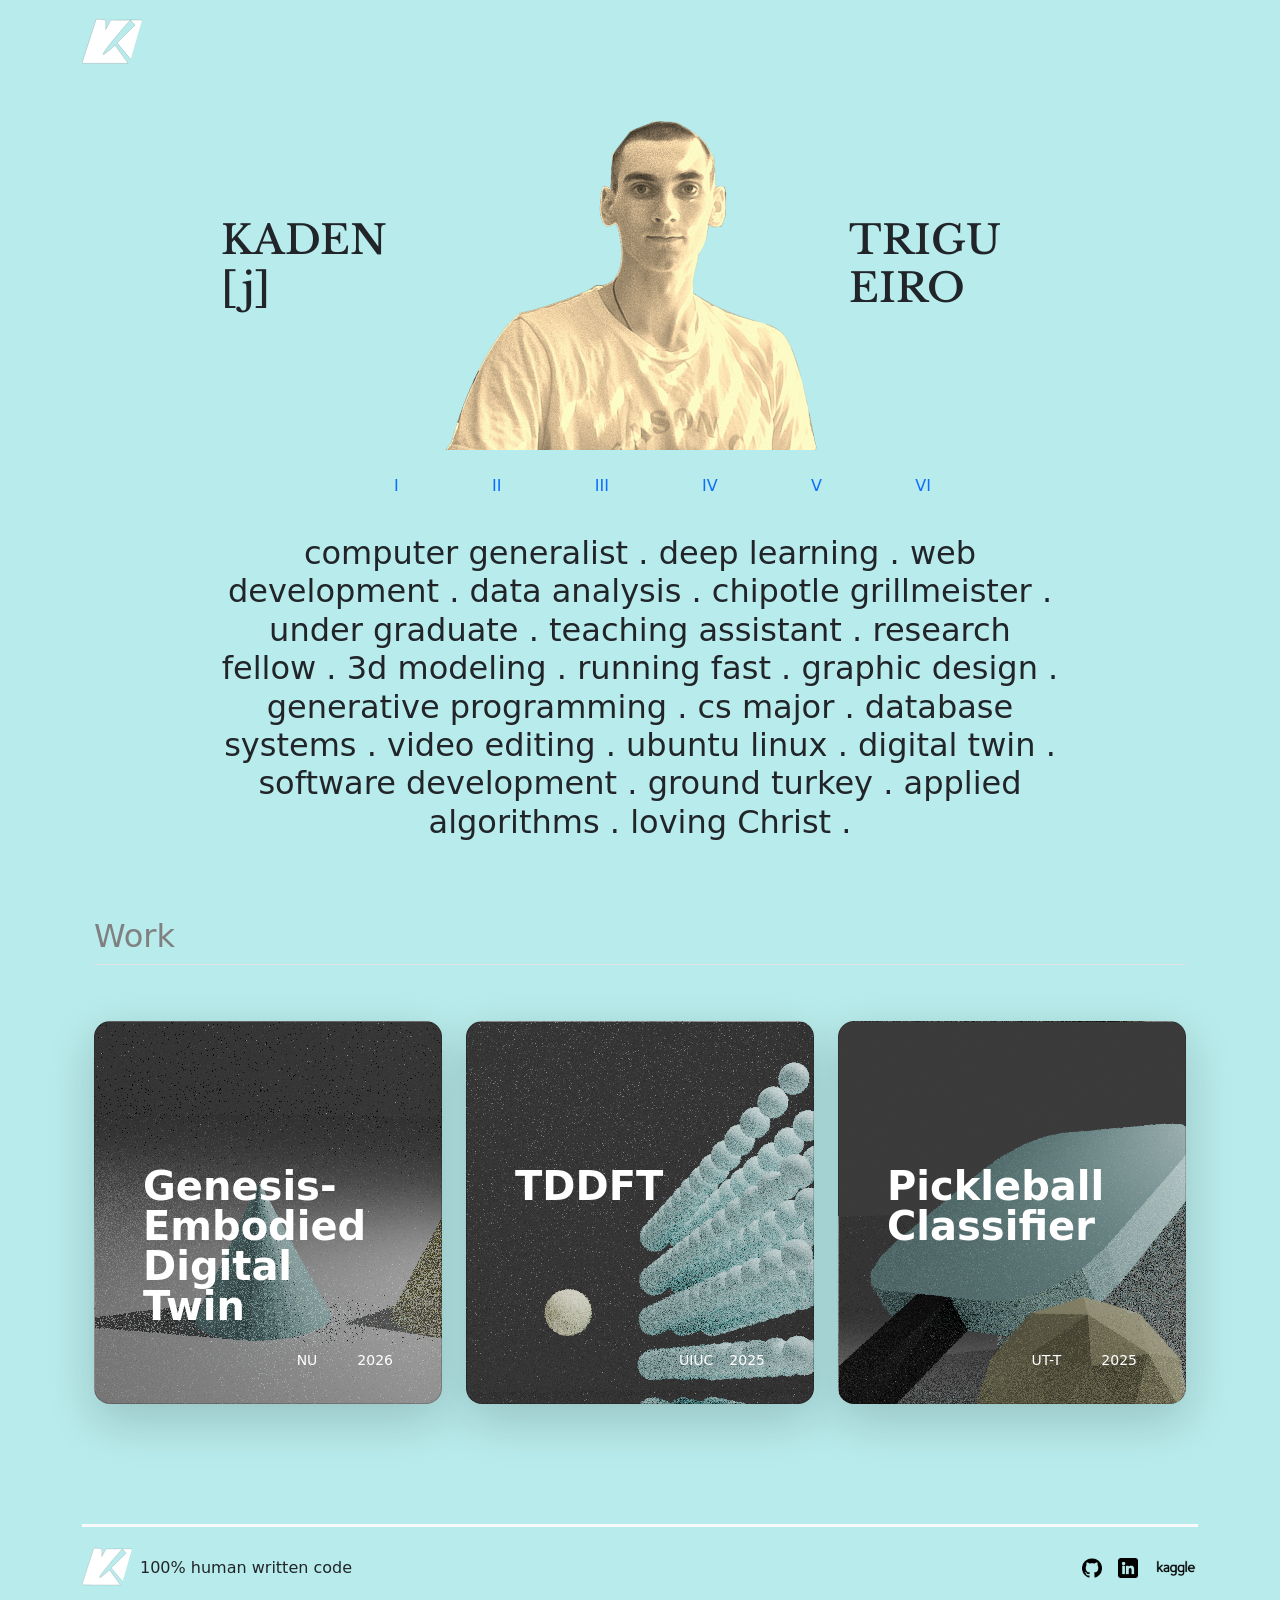
==== index.html @ c0fd1bcd "Portfolio Website" ====
<!DOCTYPE html>
<html lang="en">

<head>
  <meta charset="UTF-8">
  <meta name="viewport" content="width=device-width, initial-scale=1.0">
  <title>KADEN [j] TRIGUEIRO</title>
  <link href="https://cdn.jsdelivr.net/npm/bootstrap@5.3.8/dist/css/bootstrap.min.css" rel="stylesheet" integrity="sha384-sRIl4kxILFvY47J16cr9ZwB07vP4J8+LH7qKQnuqkuIAvNWLzeN8tE5YBujZqJLB" crossorigin="anonymous">
  <link rel="preconnect" href="https://fonts.googleapis.com">
  <link rel="preconnect" href="https://fonts.gstatic.com" crossorigin>
  <link href="https://fonts.googleapis.com/css2?family=Dela+Gothic+One&family=Libre+Baskerville:ital,wght@0,400..700;1,400..700&display=swap" rel="stylesheet">
  <link href="styles.css" rel="stylesheet">
</head>
  <script src="https://cdn.jsdelivr.net/npm/bootstrap@5.3.8/dist/js/bootstrap.bundle.min.js" integrity="sha384-FKyoEForCGlyvwx9Hj09JcYn3nv7wiPVlz7YYwJrWVcXK/BmnVDxM+D2scQbITxI" crossorigin="anonymous"></script>

  <body>
    <nav class="navbar">
    <div class="container">
        <a class="navbar-brand" href="#">
        <img src="svg(2).svg" alt="Bootstrap" width="60" height="60">
        </a>
    </div>
    </nav>
    <section>
    <!-- HERO SPLASH W HEADSHOT -->
    <div class="container-fluid d-flex align-items-center justify-content-center">
        <h1 class="col-2 name">KADEN [j]</h1>
        <img src="images/headshot.PNG" class="col-4">
        <h1 class="col-2 name">TRIGU EIRO</h1>
    </div>

    </section>


    <section>
        
    <!-- HEADER W LINKS -->
    <div class="d-flex justify-content-center">
    <div class="col-8 d-flex justify-content-center py-3 gradient-background"> 
        <ul class="col-8 nav justify-content-between nav-pills" style="margin-left: 45px"> 
            <li class="nav-item" id="bio">
                <a href="#bio" class="nav-link" aria-current="page">I</a>
            </li> <li class="nav-item">
                <a href="#work" class="nav-link">II</a>
            </li> 
            <li class="nav-item">
                <a href="#resume" class="nav-link">III</a>
            </li> 
            <li class="nav-item">
                <a href="#" class="nav-link">IV</a>
            </li> 
            <li class="nav-item">
                <a href="#" class="nav-link">V</a>
            </li> 
            <li class="nav-item">
                <a href="#" class="nav-link">VI</a>
            </li> 
            
        </ul> 
    </div>
    </div> 
    </section id="bio">
    <!-- ABOUT SECTION -->
     <div class="container-fluid d-flex justify-content-center">
     <div class="col-8 px-6 py-1 my-2 text-center"> 
        <h2 class="">
        <p class="display-5 libre-baskerville" style="font-size: 2rem;">computer generalist . deep learning . web development . data analysis . chipotle grillmeister . under graduate . teaching assistant . research fellow . 3d modeling . running fast . graphic design . generative programming . cs major . database systems . video editing . ubuntu linux . digital twin . software development . ground turkey . applied algorithms . loving Christ .</h1> 
        <div class="col-lg-6 mx-auto"> 
    
        </div> 
    </div>
    </div>
    <section>
        <div class="container">

        </div>
    </section id="work">

    <!-- PROJECTS -->
     <div class="container px-4 py-5 libre-baskerville id="projects" style="color: grey;"> 
        <h2 class="pb-2 border-bottom">Work</h2> 
        <div class="row row-cols-1 row-cols-lg-3 align-items-stretch g-4 py-5"> 
            <div class="col"> 
                <div class="card card-cover h-100 overflow-hidden text-bg-dark rounded-4 shadow-lg" style="background-image: url('images/dt.png');"> 
                    <div class="d-flex flex-column h-100 p-5 pb-3 text-white text-shadow-1"> 
                        <h3 class="pt-5 mt-5 mb-4 display-6 lh-1 fw-bold">Genesis-Embodied Digital Twin</h3> 
                        <ul class="d-flex list-unstyled mt-auto"> <li class="me-auto"> 
                             
                        </li> <li class="d-flex align-items-center me-3"> 
                            <svg class="bi me-2" width="1em" height="1em" role="img" aria-label="Location">
                                <use xlink:href="#geo-fill"></use></svg> 
                                <small>NU</small> 
                            </li> 
                            <li class="d-flex align-items-center"> 
                                <svg class="bi me-2" width="1em" height="1em" role="img" aria-label="Duration">
                                    <use xlink:href="#calendar3"></use>
                                </svg> 
                                <small>2026</small>
                             </li>
                            </ul> 
                        </div>
                    </div> 
                </div> 
                <div class="col"> 
                    <div class="card card-cover h-100 overflow-hidden text-bg-dark rounded-4 shadow-lg" style="background-image: url('images/TDDFT.png');"> 
                        <div class="d-flex flex-column h-100 p-5 pb-3 text-white text-shadow-1"> 
                            <h3 class="pt-5 mt-5 mb-4 display-6 lh-1 fw-bold">TDDFT</h3> 
                            <ul class="d-flex list-unstyled mt-auto"> 
                                <li class="me-auto"> 
                                    </li> 
                                    <li class="d-flex align-items-center me-3"> <svg class="bi me-2" width="1em" height="1em" role="img" aria-label="Location"><use xlink:href="#geo-fill"></use></svg> 
                                        <small>UIUC</small> </li> 
                                    <li class="d-flex align-items-center"> <small>2025</small> </li>
                            </ul> 
                        </div> 
                    </div> 
                </div> 
                <div class="col"> 
                    <div class="card card-cover h-100 overflow-hidden text-bg-dark rounded-4 shadow-lg" style="background-image: url('images/pickleball.png');"> 
                        <div class="d-flex flex-column h-100 p-5 pb-3 text-shadow-1"> <h3 class="pt-5 mt-5 mb-4 display-6 lh-1 fw-bold">Pickleball Classifier</h3>
                             <ul class="d-flex list-unstyled mt-auto">
                                 <li class="me-auto"></li>
                                     
                                     <li class="d-flex align-items-center me-3"> 
                                        <svg class="bi me-2" width="1em" height="1em" role="img" aria-label="Location"><use xlink:href="#geo-fill"></use></svg> <small>UT-T</small> </li> <li class="d-flex align-items-center"> <svg class="bi me-2" width="1em" height="1em" role="img" aria-label="Duration"><use xlink:href="#calendar3"></use></svg> <small>2025</small> </li> </ul> </div> </div> </div> </div> </div>

    <section>
    <!-- FOOTER -->
    <div class="container"> 
        <footer class="d-flex flex-wrap justify-content-between align-items-center py-3 my-4 border-top border-3 border-light"> 
            <div class="col-md-4 d-flex align-items-center"> 
                <a href="/" class="mb-3 me-2 mb-md-0 text-body-secondary text-decoration-none lh-1" aria-label="Bootstrap"> 
                    <img src="svg(2).svg" width="50" height="50"> 
                </a> <span class="mb-3 mb-md-0 dela-gothic" style="font-size: 1rem;">100% human written code</span> 
            </div> <ul class="nav col-md-4 justify-content-end list-unstyled d-flex"> 
                <li class="ms-3">
                    <a class="text-body-secondary" href="#" aria-label="github">
                        <img src="images/github.png" alt="" height="20" width="20">
                    </a>
                </li> 
                <li class="ms-3">
                    <a class="text-body-secondary" href="#" aria-label="Facebook">
                        <img src="images/linkedin.png" height="20" width="20">
                    </a>
                </li> 
                <li class="ms-3">
                    <a class="text-body-secondary" href="#" aria-label="Facebook">
                        <img src="images/kaggle.png" height="20" width="44">
                    </a>
                </li> 
            </ul> 
        </footer> 
    </div>
    </section>
  </body>

</html>
---- styles.css ----
body {
    background-color: #b8ebeb;
}

h1 {
    font-family: "Libre Baskerville";
}
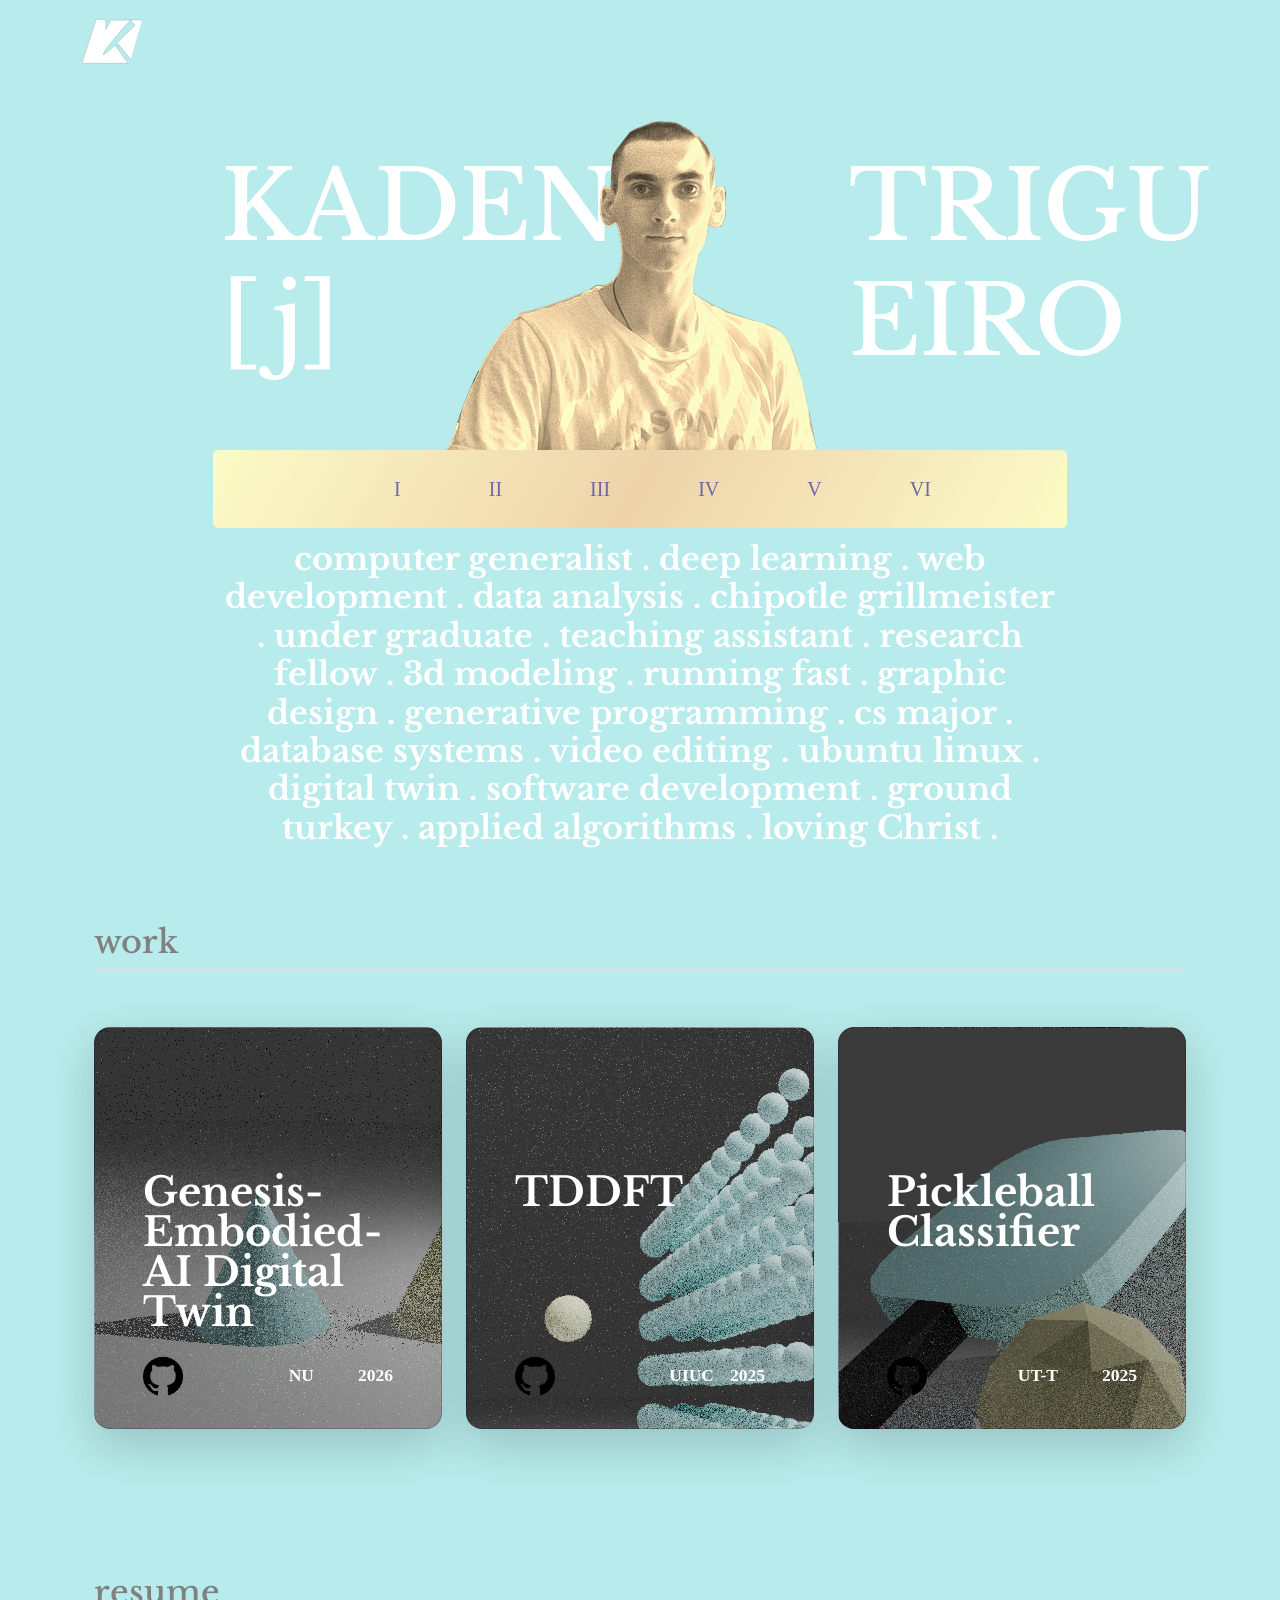
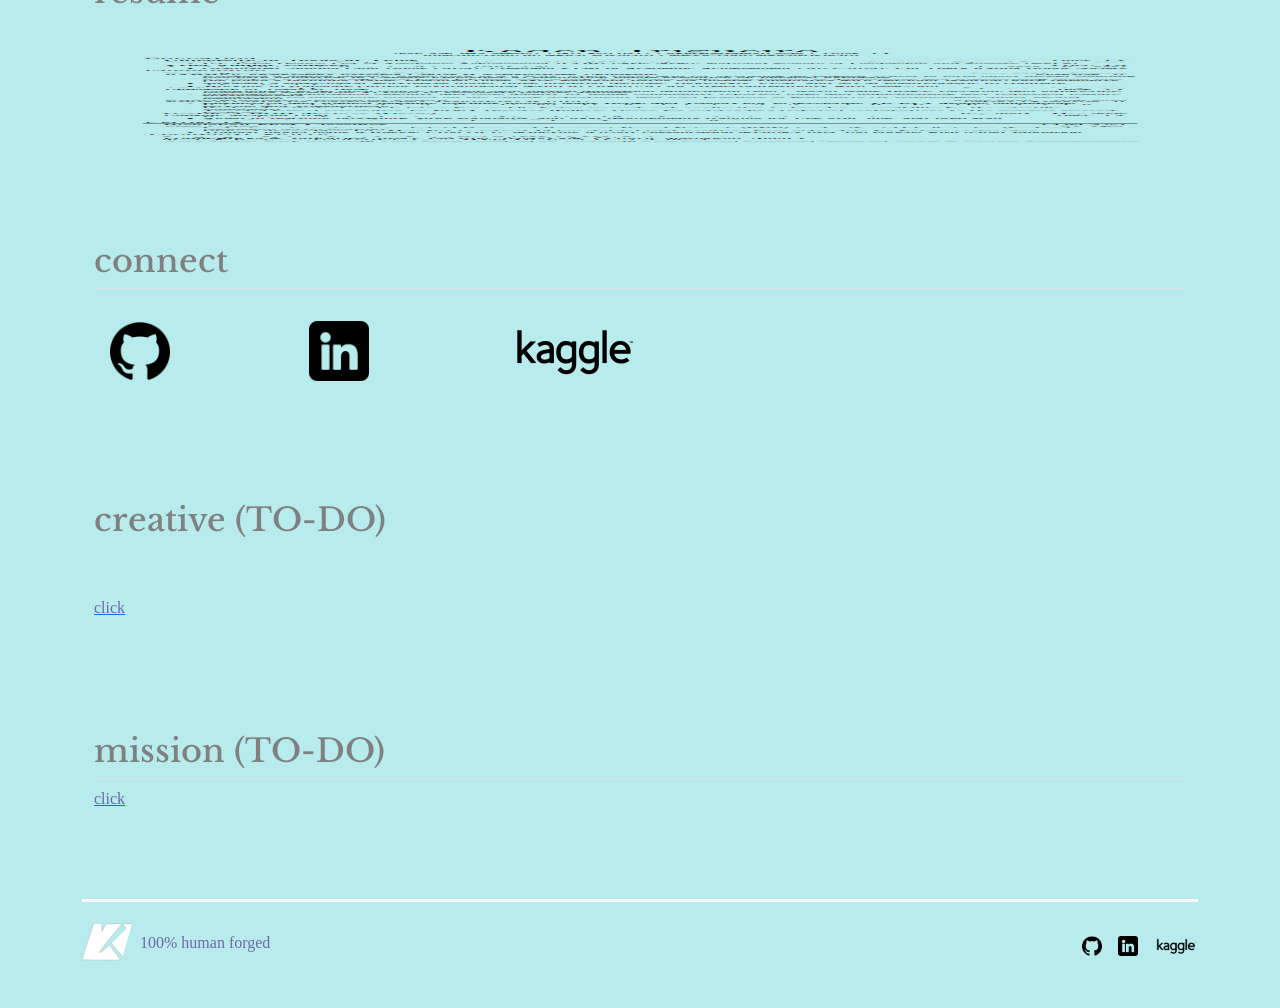
==== commit a629b30f: "Update index.html" ====
--- a/index.html
+++ b/index.html
@@ -33,7 +33,7 @@
 
 
     <section>
-        
+
     <!-- HEADER W LINKS -->
     <div class="d-flex justify-content-center">
     <div class="col-8 d-flex justify-content-center py-3 gradient-background"> 
@@ -47,19 +47,21 @@
                 <a href="#resume" class="nav-link">III</a>
             </li> 
             <li class="nav-item">
-                <a href="#" class="nav-link">IV</a>
-            </li> 
-            <li class="nav-item">
-                <a href="#" class="nav-link">V</a>
-            </li> 
-            <li class="nav-item">
-                <a href="#" class="nav-link">VI</a>
+                <a href="#connect" class="nav-link">IV</a>
+            </li> 
+            <li class="nav-item">
+                <a href="#creative" class="nav-link">V</a>
+            </li> 
+            <li class="nav-item">
+                <a href="#mission-statement" class="nav-link">VI</a>
             </li> 
             
         </ul> 
     </div>
     </div> 
-    </section id="bio">
+    </section>
+
+    <section id="bio">
     <!-- ABOUT SECTION -->
      <div class="container-fluid d-flex justify-content-center">
      <div class="col-8 px-6 py-1 my-2 text-center"> 
@@ -70,22 +72,19 @@
         </div> 
     </div>
     </div>
-    <section>
-        <div class="container">
-
-        </div>
-    </section id="work">
-
+    </section>
+
+    <section id="work">
     <!-- PROJECTS -->
      <div class="container px-4 py-5 libre-baskerville id="projects" style="color: grey;"> 
-        <h2 class="pb-2 border-bottom">Work</h2> 
+        <h2 class="pb-2 border-bottom">work</h2> 
         <div class="row row-cols-1 row-cols-lg-3 align-items-stretch g-4 py-5"> 
             <div class="col"> 
                 <div class="card card-cover h-100 overflow-hidden text-bg-dark rounded-4 shadow-lg" style="background-image: url('images/dt.png');"> 
                     <div class="d-flex flex-column h-100 p-5 pb-3 text-white text-shadow-1"> 
-                        <h3 class="pt-5 mt-5 mb-4 display-6 lh-1 fw-bold">Genesis-Embodied Digital Twin</h3> 
-                        <ul class="d-flex list-unstyled mt-auto"> <li class="me-auto"> 
-                             
+                        <h3 class="pt-5 mt-5 mb-4 display-6 lh-1 fw-bold">Genesis-Embodied-AI Digital Twin</h3> 
+                        <ul class="d-flex list-unstyled mt-auto"> <li class="me-auto"> <a href="github.com">
+                             <img src="images/github.png" alt="" height="40" width="40"> </a>
                         </li> <li class="d-flex align-items-center me-3"> 
                             <svg class="bi me-2" width="1em" height="1em" role="img" aria-label="Location">
                                 <use xlink:href="#geo-fill"></use></svg> 
@@ -106,7 +105,8 @@
                         <div class="d-flex flex-column h-100 p-5 pb-3 text-white text-shadow-1"> 
                             <h3 class="pt-5 mt-5 mb-4 display-6 lh-1 fw-bold">TDDFT</h3> 
                             <ul class="d-flex list-unstyled mt-auto"> 
-                                <li class="me-auto"> 
+                                <li class="me-auto"> <a href="github.com">
+                             <img src="images/github.png" alt="" height="40" width="40"> </a>
                                     </li> 
                                     <li class="d-flex align-items-center me-3"> <svg class="bi me-2" width="1em" height="1em" role="img" aria-label="Location"><use xlink:href="#geo-fill"></use></svg> 
                                         <small>UIUC</small> </li> 
@@ -119,19 +119,73 @@
                     <div class="card card-cover h-100 overflow-hidden text-bg-dark rounded-4 shadow-lg" style="background-image: url('images/pickleball.png');"> 
                         <div class="d-flex flex-column h-100 p-5 pb-3 text-shadow-1"> <h3 class="pt-5 mt-5 mb-4 display-6 lh-1 fw-bold">Pickleball Classifier</h3>
                              <ul class="d-flex list-unstyled mt-auto">
-                                 <li class="me-auto"></li>
+                                 <li class="me-auto"><a href="github.com">
+                             <img src="images/github.png" alt="" height="40" width="40"> </a></li>
                                      
                                      <li class="d-flex align-items-center me-3"> 
                                         <svg class="bi me-2" width="1em" height="1em" role="img" aria-label="Location"><use xlink:href="#geo-fill"></use></svg> <small>UT-T</small> </li> <li class="d-flex align-items-center"> <svg class="bi me-2" width="1em" height="1em" role="img" aria-label="Duration"><use xlink:href="#calendar3"></use></svg> <small>2025</small> </li> </ul> </div> </div> </div> </div> </div>
-
-    <section>
+    </section>
+
+    <section id="resume">
+    <!-- RESUME -->
+    <div class="container px-4 py-5 libre-baskerville id="projects" style="color: grey;"> 
+        <h2 class="pb-4">resume</h2> 
+        <a href="Kaden_Trigueiro_Resume_Fall_2026.pdf">
+            <img src="images/resume.png" height="100" width="100%">
+        </a>
+    </div>
+    </section>
+    
+    <section id="connect">
+    <!-- CONNECT -->
+    <div class="container px-4 py-5 libre-baskerville id="projects" style="color: grey;"> 
+        <h2 class="pb-2 border-bottom">connect</h2> 
+        <ul class="nav py-4 col-md-6 justify-content-between list-unstyled d-flex"> 
+            <li class="ms-3">
+                <a class="text-body-secondary" href="#" aria-label="github">
+                    <img src="images/github.png" alt="" height="60" width="60">
+                </a>
+            </li> 
+            <li class="ms-3">
+                <a class="text-body-secondary" href="#" aria-label="Facebook">
+                    <img src="images/linkedin.png" height="60" width="60">
+                </a>
+            </li> 
+            <li class="ms-3">
+                <a class="text-body-secondary" href="#" aria-label="Facebook">
+                    <img src="images/kaggle.png" height="60" width="132">
+                </a>
+            </li> 
+        </ul> 
+    </div>
+    </section>
+
+    <section id="creative">
+    <!-- CREATIVE -->
+    <div class="container px-4 py-5 libre-baskerville id="projects" style="color: grey;"> 
+        <h2 class="pb-4">creative (TO-DO)</h2> 
+        <a href="Kaden_Trigueiro_Resume_Fall_2026.pdf">
+            <p class="dela-gothic pt-4" style="font-size: 1rem; font-weight: lighter;">click</p>
+        </a>
+    </div>
+    </section>
+    
+    <section id="mission-statement">
+    <!-- MISSION STATEMENT -->
+    <div class="container px-4 py-5 libre-baskerville id="projects" style="color: grey;"> 
+        <h2 class="pb-2 border-bottom">mission (TO-DO)</h2> 
+        <a href="Kaden_Trigueiro_Resume_Fall_2026.pdf">
+            <p class="dela-gothic" style="font-size: 1rem; font-weight: lighter;">click</p>
+        </a>
+    </div>
+    </section>
     <!-- FOOTER -->
     <div class="container"> 
         <footer class="d-flex flex-wrap justify-content-between align-items-center py-3 my-4 border-top border-3 border-light"> 
             <div class="col-md-4 d-flex align-items-center"> 
                 <a href="/" class="mb-3 me-2 mb-md-0 text-body-secondary text-decoration-none lh-1" aria-label="Bootstrap"> 
                     <img src="svg(2).svg" width="50" height="50"> 
-                </a> <span class="mb-3 mb-md-0 dela-gothic" style="font-size: 1rem;">100% human written code</span> 
+                </a> <span class="mb-3 mb-md-0 dela-gothic" style="font-size: 1rem;">100% human forged </span> 
             </div> <ul class="nav col-md-4 justify-content-end list-unstyled d-flex"> 
                 <li class="ms-3">
                     <a class="text-body-secondary" href="#" aria-label="github">
--- a/styles.css
+++ b/styles.css
@@ -2,6 +2,48 @@
     background-color: #b8ebeb;
 }
 
-h1 {
+.name {
     font-family: "Libre Baskerville";
+    color: white;
+    font-size: 6rem;
+}
+
+.header {
+    background-color: #fcfbc6;
+}
+
+li {
+    font-family: "Dela Gothic One";
+    font-size: 20px;
+}
+
+.nav-link {
+    color: rgb(109, 105, 170);
+}
+
+/*
+Source - https://stackoverflow.com/a/45764412
+Posted by vals
+Retrieved 2026-07-30, License - CC BY-SA 3.0
+*/
+
+.gradient-background {
+  background: linear-gradient(300deg, #fcfbc6, #eed3ab, #fcfbc6);
+  background-size: 100% 100%;
+  animation: gradient-animation 18s ease infinite;
+  border-radius: 5px;
+}
+
+.dela-gothic {
+    font-family: "Dela Gothic One";
+    font-size: 2rem;
+    font-weight: ;
+    color: rgb(109, 105, 170);
+}
+
+.libre-baskerville {
+    font-family: "Libre Baskerville";
+    font-size: 4rem;
+    font-weight: bold;
+    color: white;
 }
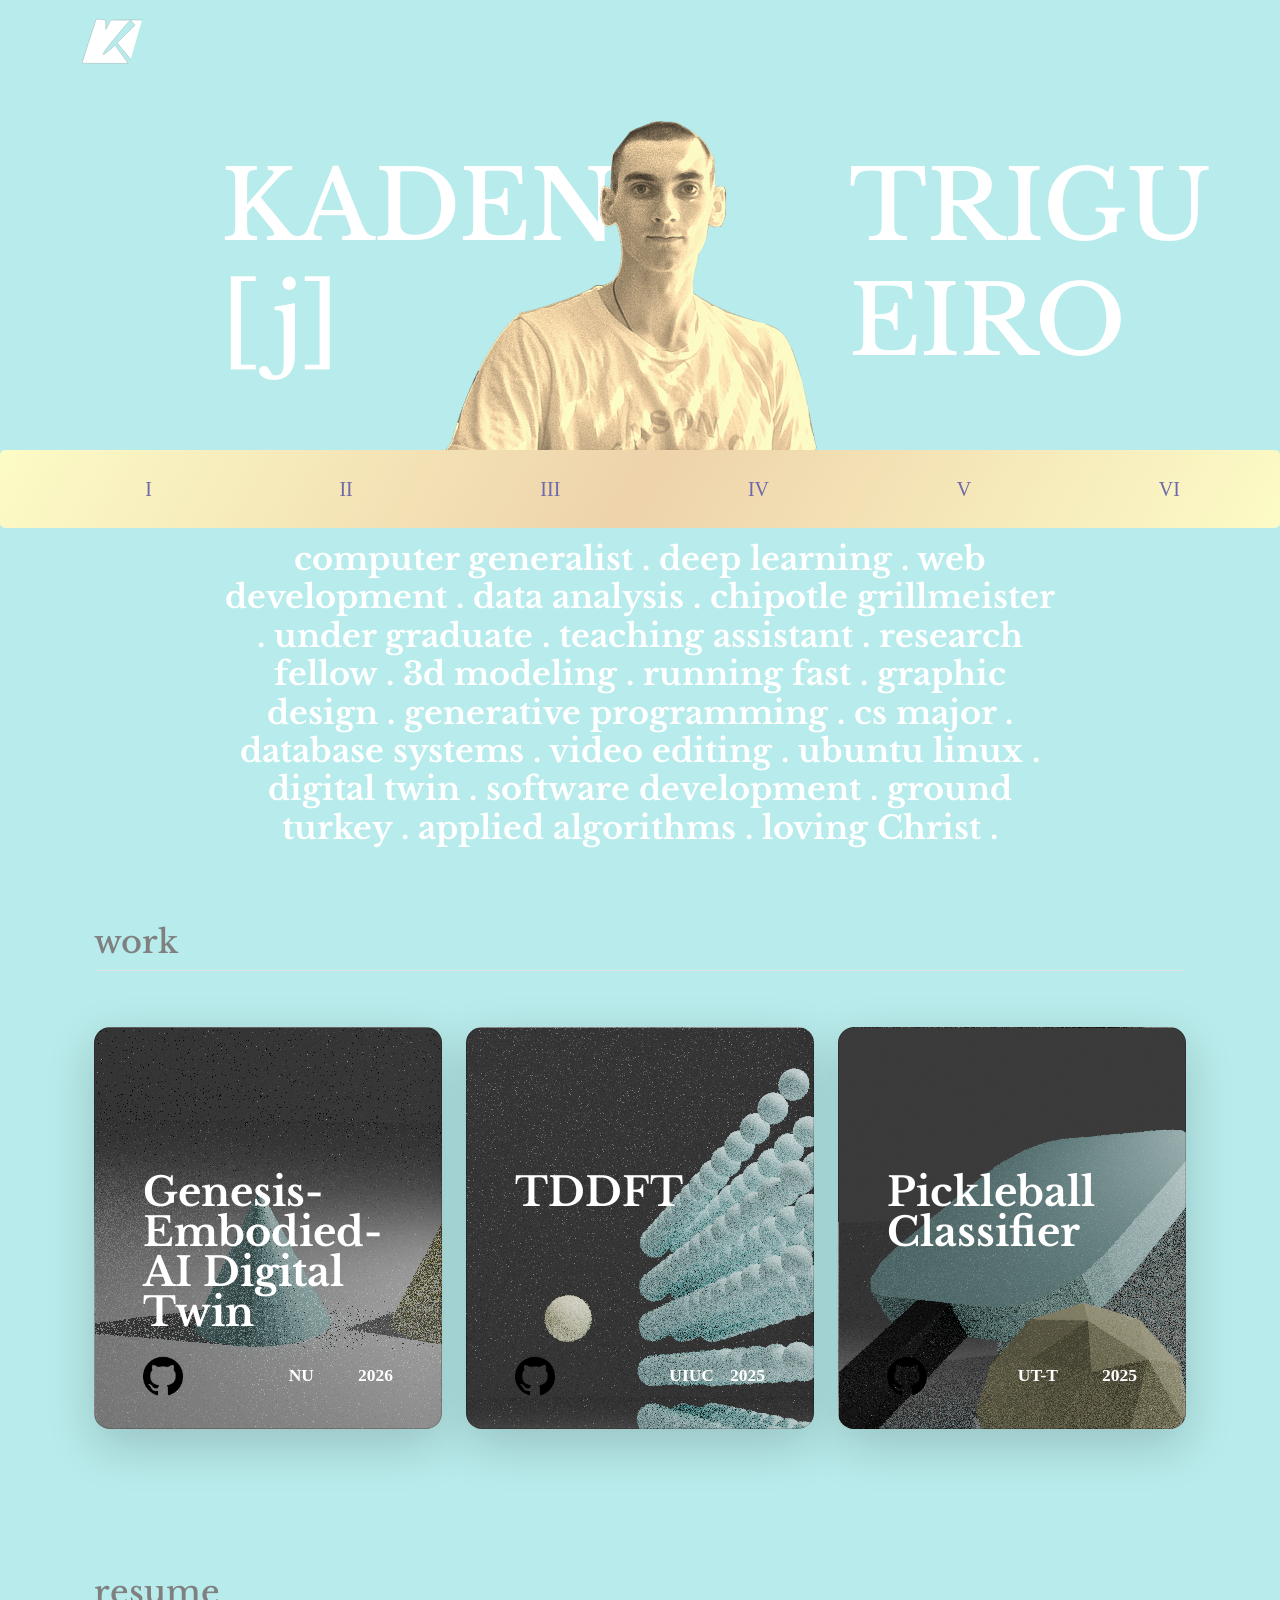
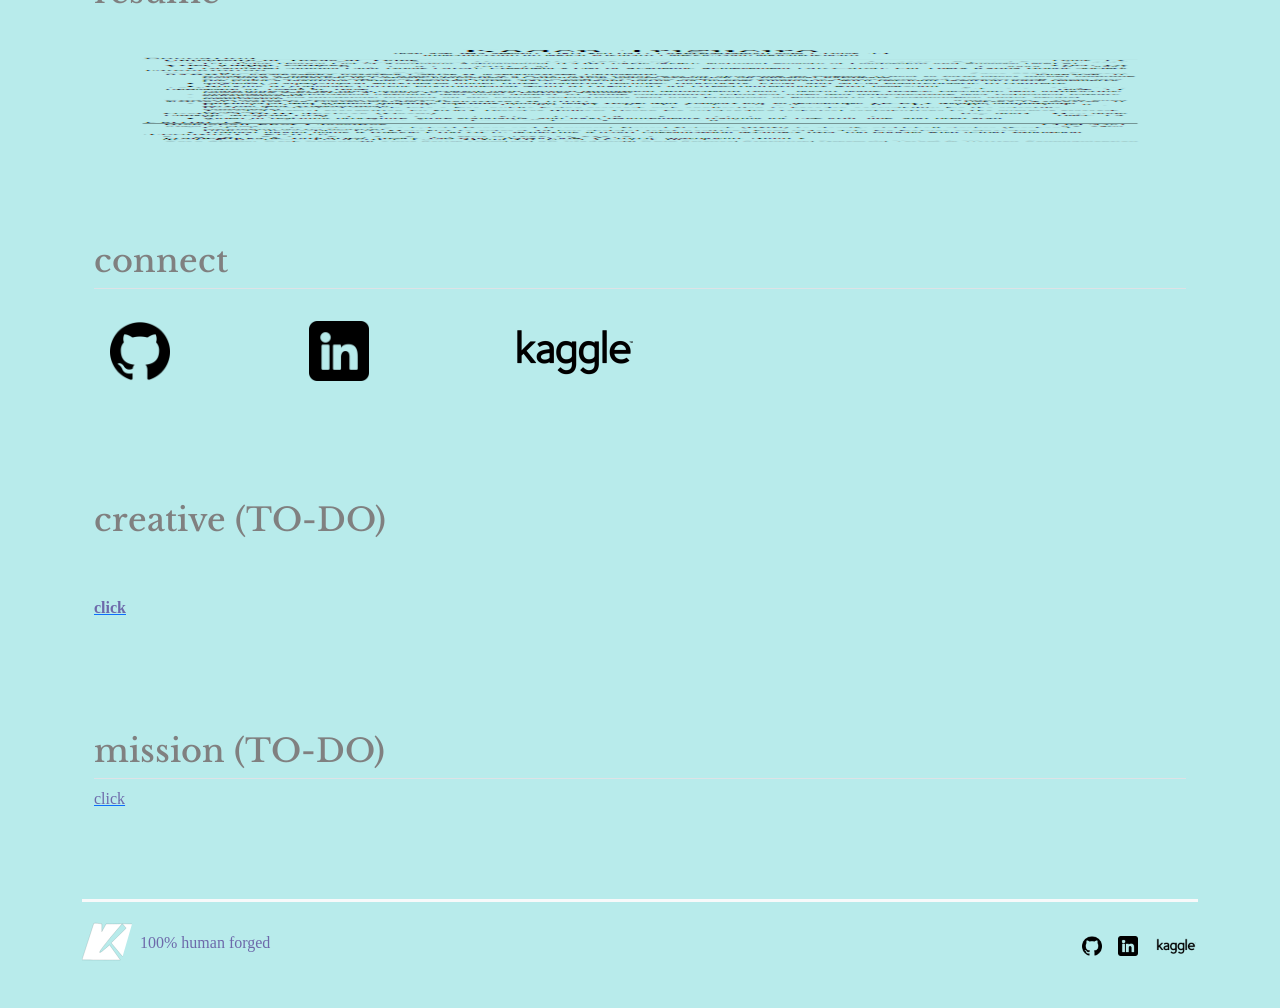
==== commit 404482b9: "Update index.html" ====
--- a/index.html
+++ b/index.html
@@ -36,8 +36,8 @@
 
     <!-- HEADER W LINKS -->
     <div class="d-flex justify-content-center">
-    <div class="col-8 d-flex justify-content-center py-3 gradient-background"> 
-        <ul class="col-8 nav justify-content-between nav-pills" style="margin-left: 45px"> 
+    <div class="col-12 d-flex justify-content-center py-3 gradient-background"> 
+        <ul class="col-10 nav justify-content-between nav-pills" style="margin-left: 45px"> 
             <li class="nav-item" id="bio">
                 <a href="#bio" class="nav-link" aria-current="page">I</a>
             </li> <li class="nav-item">
@@ -165,7 +165,7 @@
     <div class="container px-4 py-5 libre-baskerville id="projects" style="color: grey;"> 
         <h2 class="pb-4">creative (TO-DO)</h2> 
         <a href="Kaden_Trigueiro_Resume_Fall_2026.pdf">
-            <p class="dela-gothic pt-4" style="font-size: 1rem; font-weight: lighter;">click</p>
+            <p class="dela-gothic pt-4" style="font-size: 1rem; f`ont-weight: lighter;">click</p>
         </a>
     </div>
     </section>
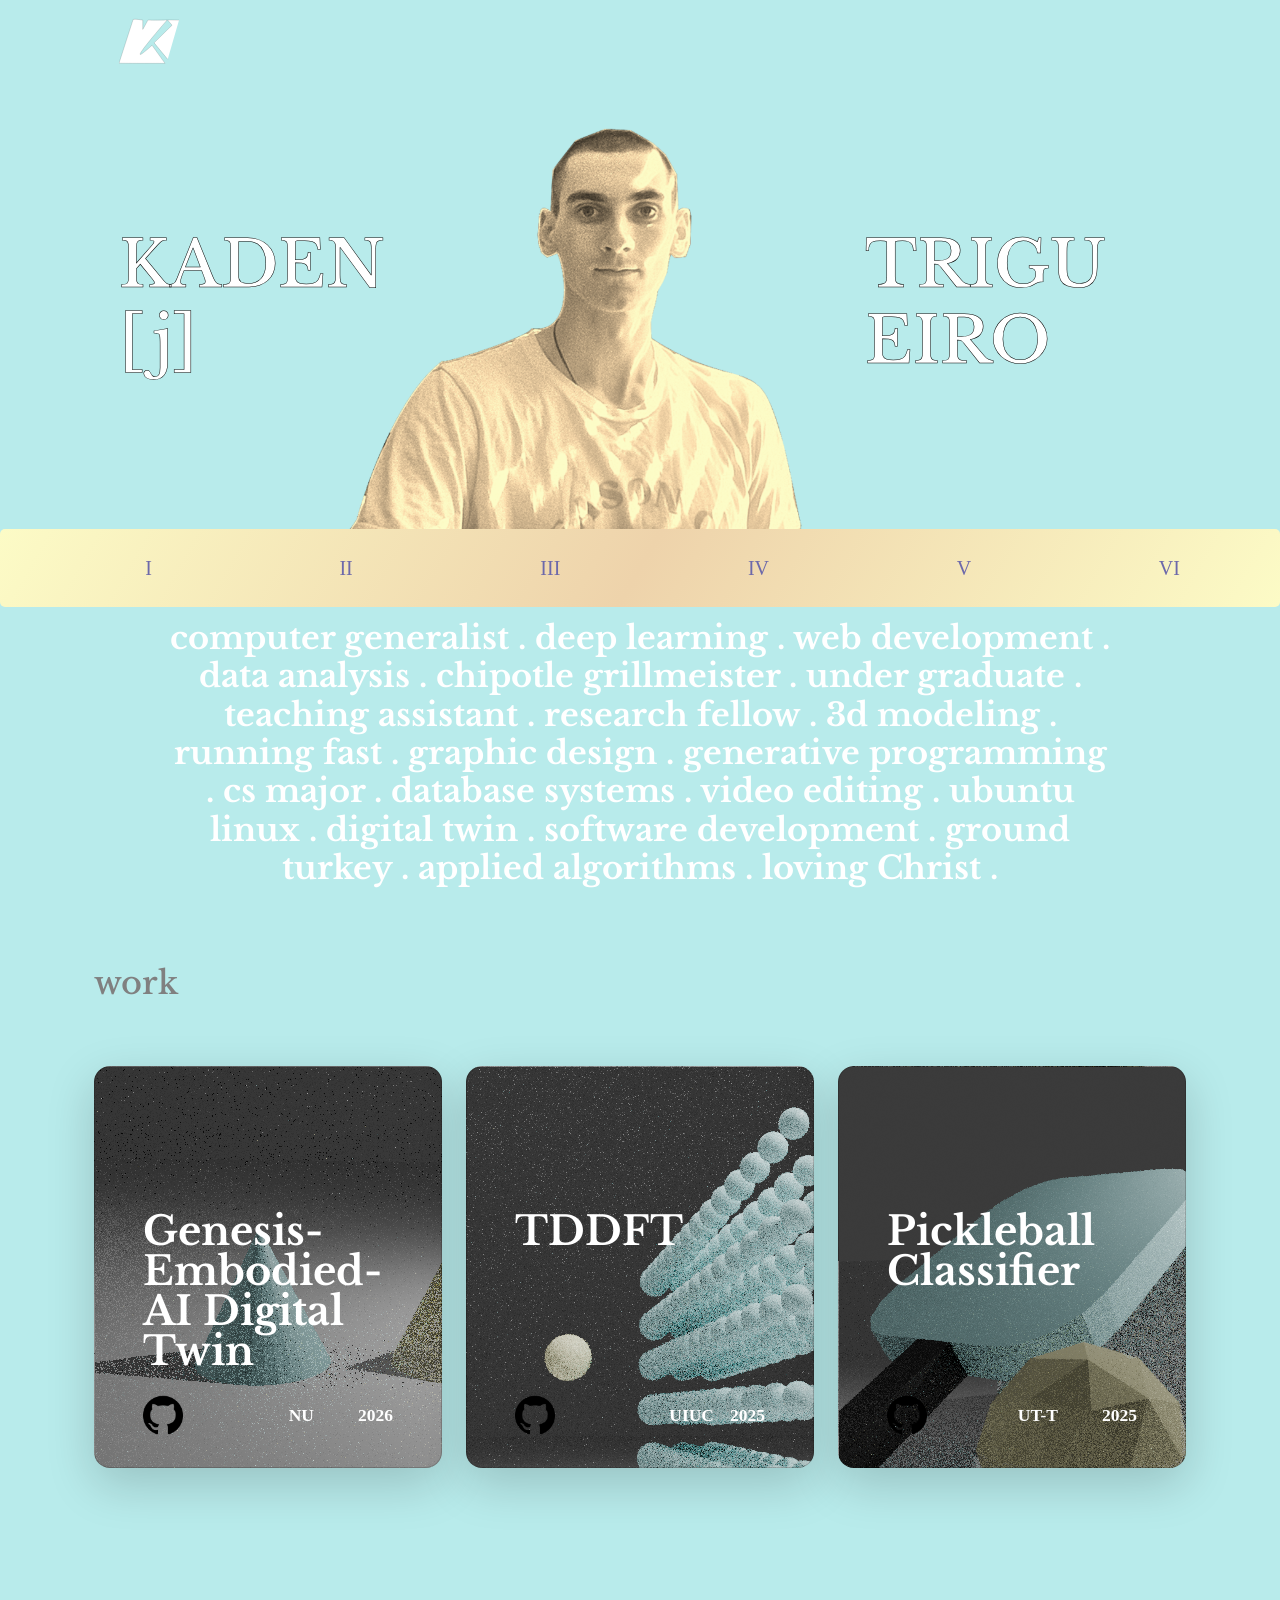
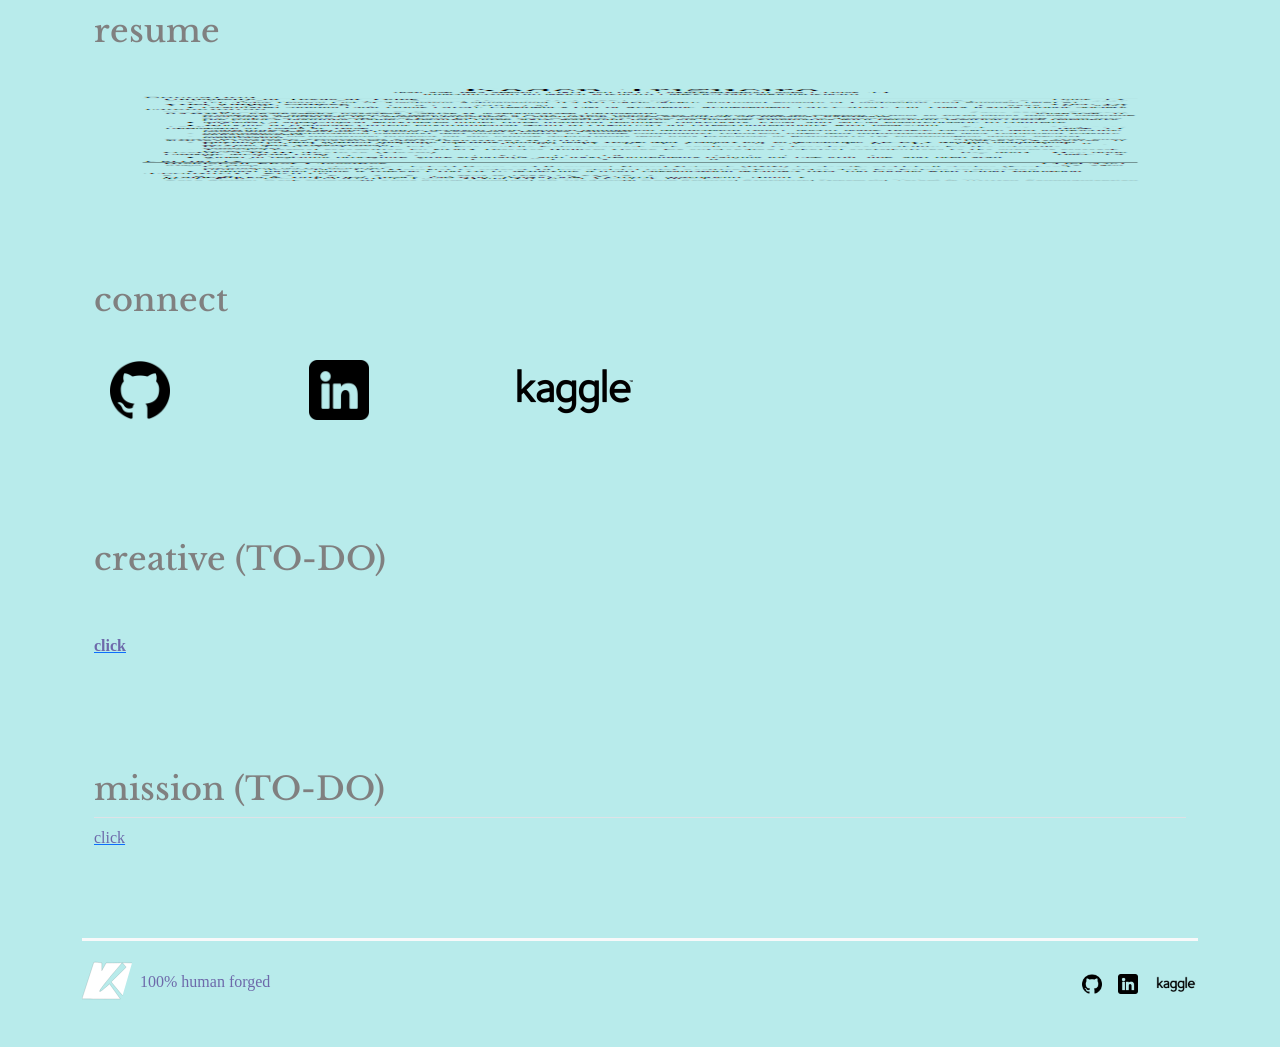
==== commit fbff8ee7: "Changes" ====
--- a/index.html
+++ b/index.html
@@ -15,7 +15,7 @@
 
   <body>
     <nav class="navbar">
-    <div class="container">
+    <div class="container-fluid col-10">
         <a class="navbar-brand" href="#">
         <img src="svg(2).svg" alt="Bootstrap" width="60" height="60">
         </a>
@@ -23,10 +23,12 @@
     </nav>
     <section>
     <!-- HERO SPLASH W HEADSHOT -->
-    <div class="container-fluid d-flex align-items-center justify-content-center">
-        <h1 class="col-2 name">KADEN [j]</h1>
-        <img src="images/headshot.PNG" class="col-4">
-        <h1 class="col-2 name">TRIGU EIRO</h1>
+    <div class="container-fluid hero">
+        <div class="row d-flex align-items-center justify-content-center">
+            <h1 class="col-2 name">KADEN [j]</h1>
+            <img src="images/headshot.PNG" class="col-5">
+            <h1 class="col-3 name">TRIGU EIRO</h1>
+        </div>
     </div>
 
     </section>
@@ -64,7 +66,7 @@
     <section id="bio">
     <!-- ABOUT SECTION -->
      <div class="container-fluid d-flex justify-content-center">
-     <div class="col-8 px-6 py-1 my-2 text-center"> 
+     <div class="col-9 px-6 py-1 my-2 text-center"> 
         <h2 class="">
         <p class="display-5 libre-baskerville" style="font-size: 2rem;">computer generalist . deep learning . web development . data analysis . chipotle grillmeister . under graduate . teaching assistant . research fellow . 3d modeling . running fast . graphic design . generative programming . cs major . database systems . video editing . ubuntu linux . digital twin . software development . ground turkey . applied algorithms . loving Christ .</h1> 
         <div class="col-lg-6 mx-auto"> 
@@ -77,7 +79,7 @@
     <section id="work">
     <!-- PROJECTS -->
      <div class="container px-4 py-5 libre-baskerville id="projects" style="color: grey;"> 
-        <h2 class="pb-2 border-bottom">work</h2> 
+        <h2 class="pb-2">work</h2> 
         <div class="row row-cols-1 row-cols-lg-3 align-items-stretch g-4 py-5"> 
             <div class="col"> 
                 <div class="card card-cover h-100 overflow-hidden text-bg-dark rounded-4 shadow-lg" style="background-image: url('images/dt.png');"> 
@@ -139,7 +141,7 @@
     <section id="connect">
     <!-- CONNECT -->
     <div class="container px-4 py-5 libre-baskerville id="projects" style="color: grey;"> 
-        <h2 class="pb-2 border-bottom">connect</h2> 
+        <h2 class="pb-2">connect</h2> 
         <ul class="nav py-4 col-md-6 justify-content-between list-unstyled d-flex"> 
             <li class="ms-3">
                 <a class="text-body-secondary" href="#" aria-label="github">
@@ -206,6 +208,9 @@
         </footer> 
     </div>
     </section>
+    <script src="https://ajax.googleapis.com/ajax/libs/jquery/3.7.1/jquery.min.js"></script>
+    <script src="index.js" rel="script"></script>
+    
   </body>
 
 </html>
--- a/styles.css
+++ b/styles.css
@@ -5,7 +5,8 @@
 .name {
     font-family: "Libre Baskerville";
     color: white;
-    font-size: 6rem;
+    -webkit-text-stroke: 0.5px black;
+    font-size: 5vw;
 }
 
 .header {
@@ -46,4 +47,6 @@
     font-size: 4rem;
     font-weight: bold;
     color: white;
+    
+    border: black;
 }
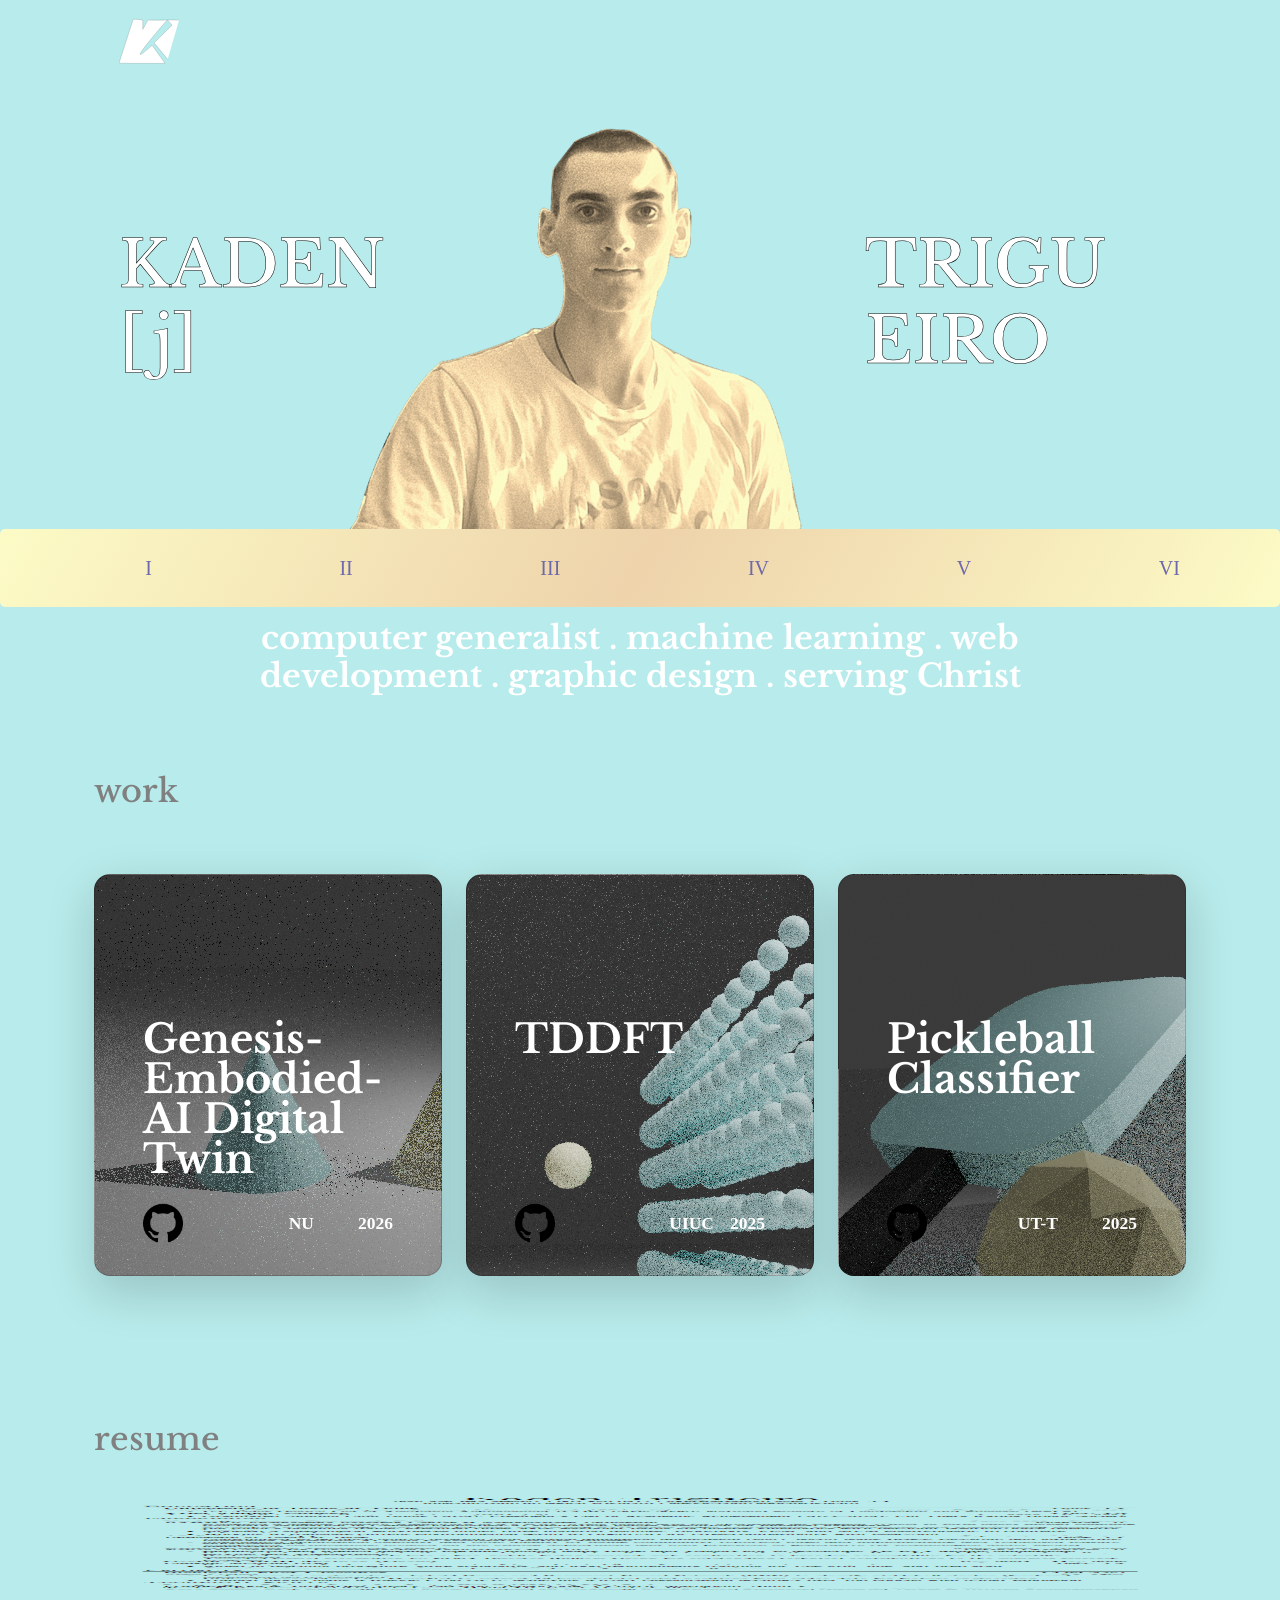
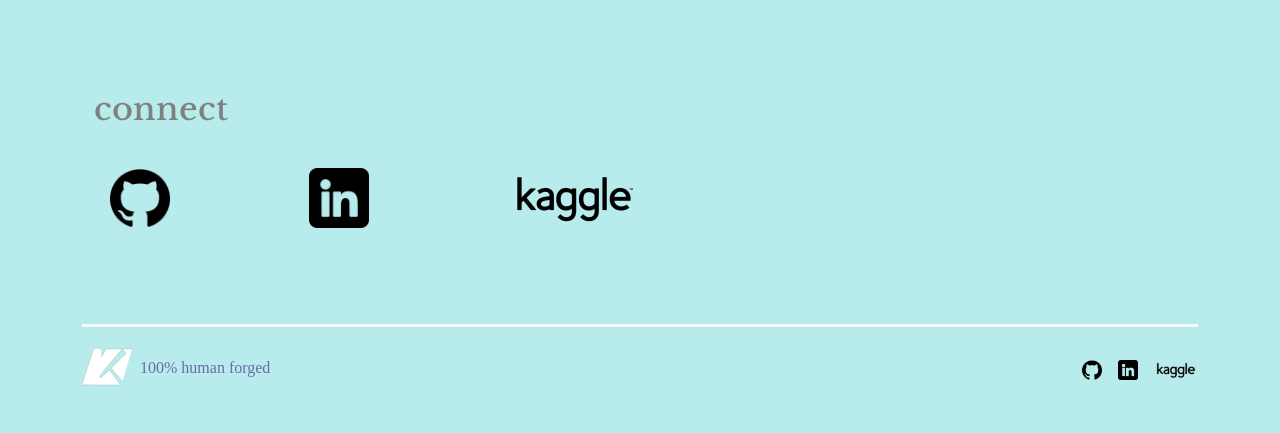
==== commit c5112f0b: "Update index.html" ====
--- a/index.html
+++ b/index.html
@@ -68,7 +68,7 @@
      <div class="container-fluid d-flex justify-content-center">
      <div class="col-9 px-6 py-1 my-2 text-center"> 
         <h2 class="">
-        <p class="display-5 libre-baskerville" style="font-size: 2rem;">computer generalist . deep learning . web development . data analysis . chipotle grillmeister . under graduate . teaching assistant . research fellow . 3d modeling . running fast . graphic design . generative programming . cs major . database systems . video editing . ubuntu linux . digital twin . software development . ground turkey . applied algorithms . loving Christ .</h1> 
+        <p class="display-5 libre-baskerville" style="font-size: 2rem;">computer generalist . machine learning . web development . graphic design . serving Christ</h1> 
         <div class="col-lg-6 mx-auto"> 
     
         </div> 
@@ -164,7 +164,7 @@
 
     <section id="creative">
     <!-- CREATIVE -->
-    <div class="container px-4 py-5 libre-baskerville id="projects" style="color: grey;"> 
+    <!-- <div class="container px-4 py-5 libre-baskerville id="projects" style="color: grey;"> 
         <h2 class="pb-4">creative (TO-DO)</h2> 
         <a href="Kaden_Trigueiro_Resume_Fall_2026.pdf">
             <p class="dela-gothic pt-4" style="font-size: 1rem; f`ont-weight: lighter;">click</p>
@@ -173,14 +173,13 @@
     </section>
     
     <section id="mission-statement">
-    <!-- MISSION STATEMENT -->
     <div class="container px-4 py-5 libre-baskerville id="projects" style="color: grey;"> 
         <h2 class="pb-2 border-bottom">mission (TO-DO)</h2> 
         <a href="Kaden_Trigueiro_Resume_Fall_2026.pdf">
             <p class="dela-gothic" style="font-size: 1rem; font-weight: lighter;">click</p>
         </a>
     </div>
-    </section>
+    </section> -->
     <!-- FOOTER -->
     <div class="container"> 
         <footer class="d-flex flex-wrap justify-content-between align-items-center py-3 my-4 border-top border-3 border-light"> 
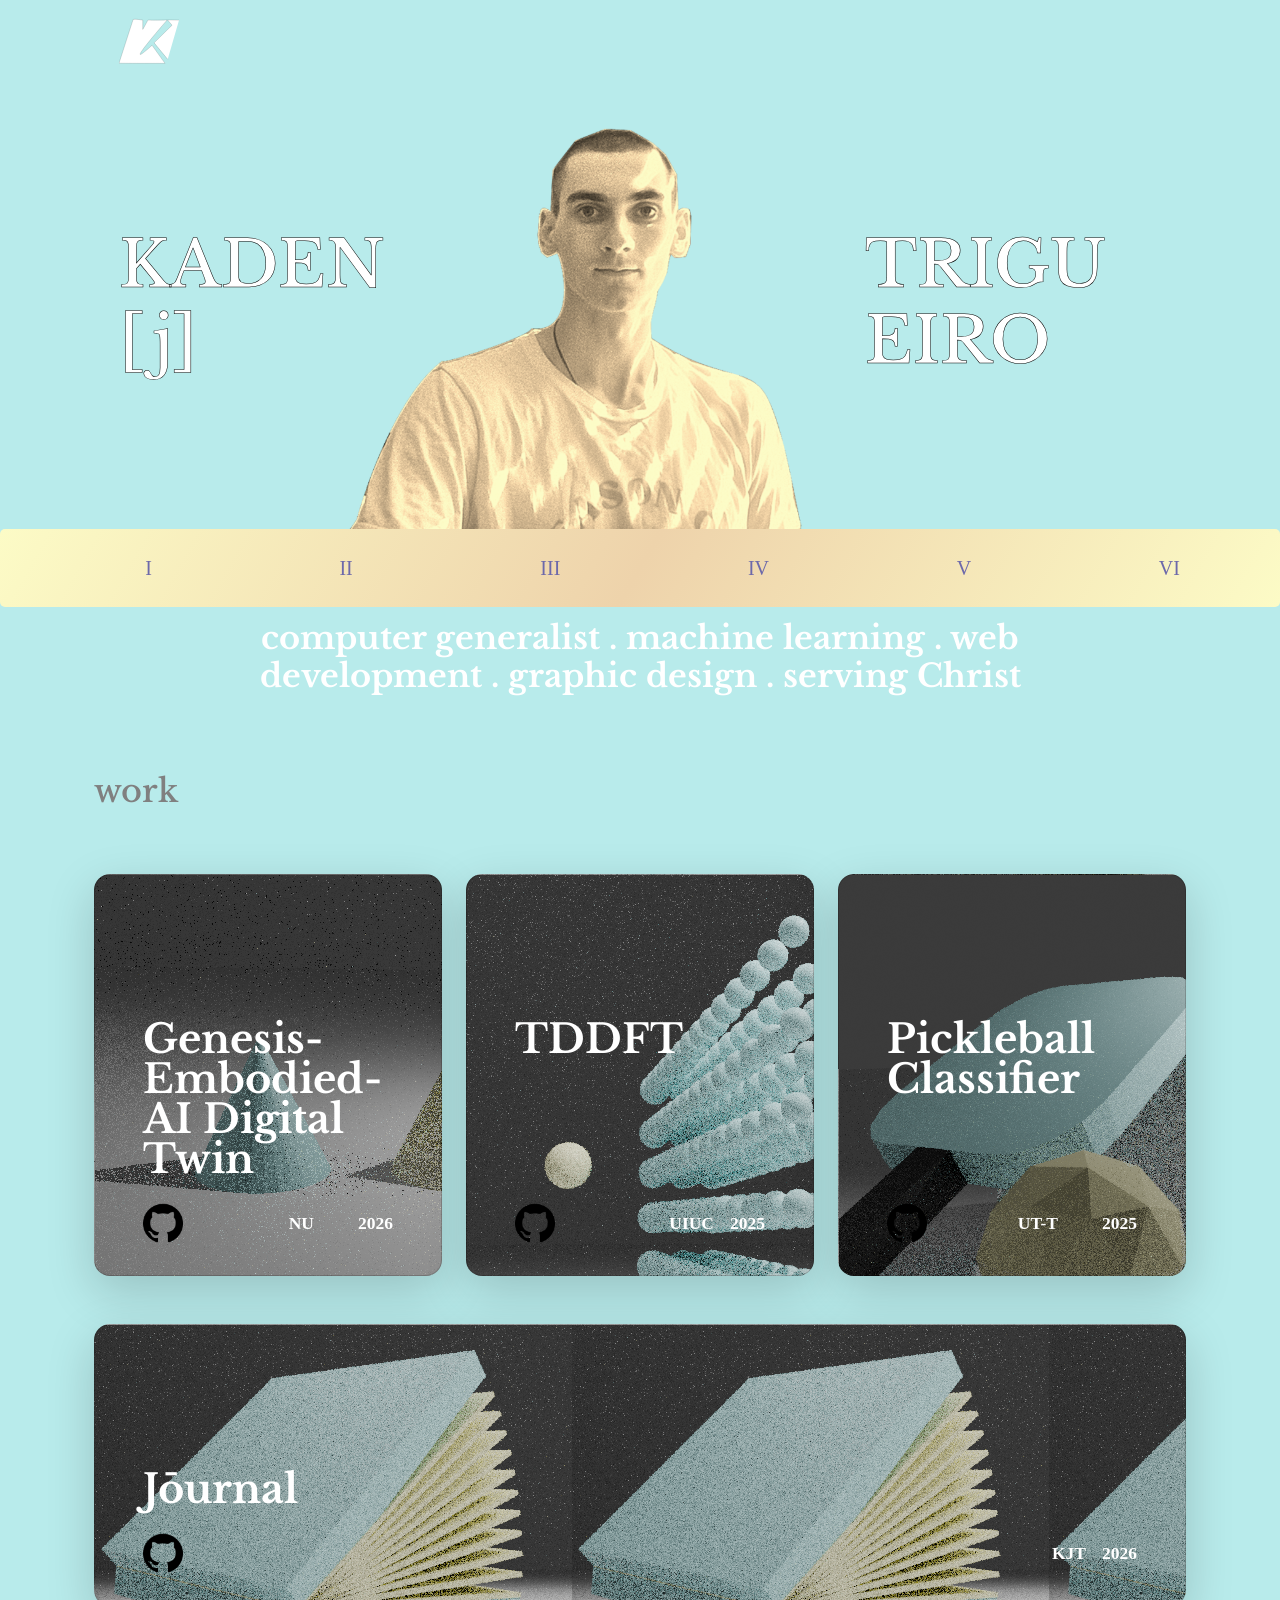
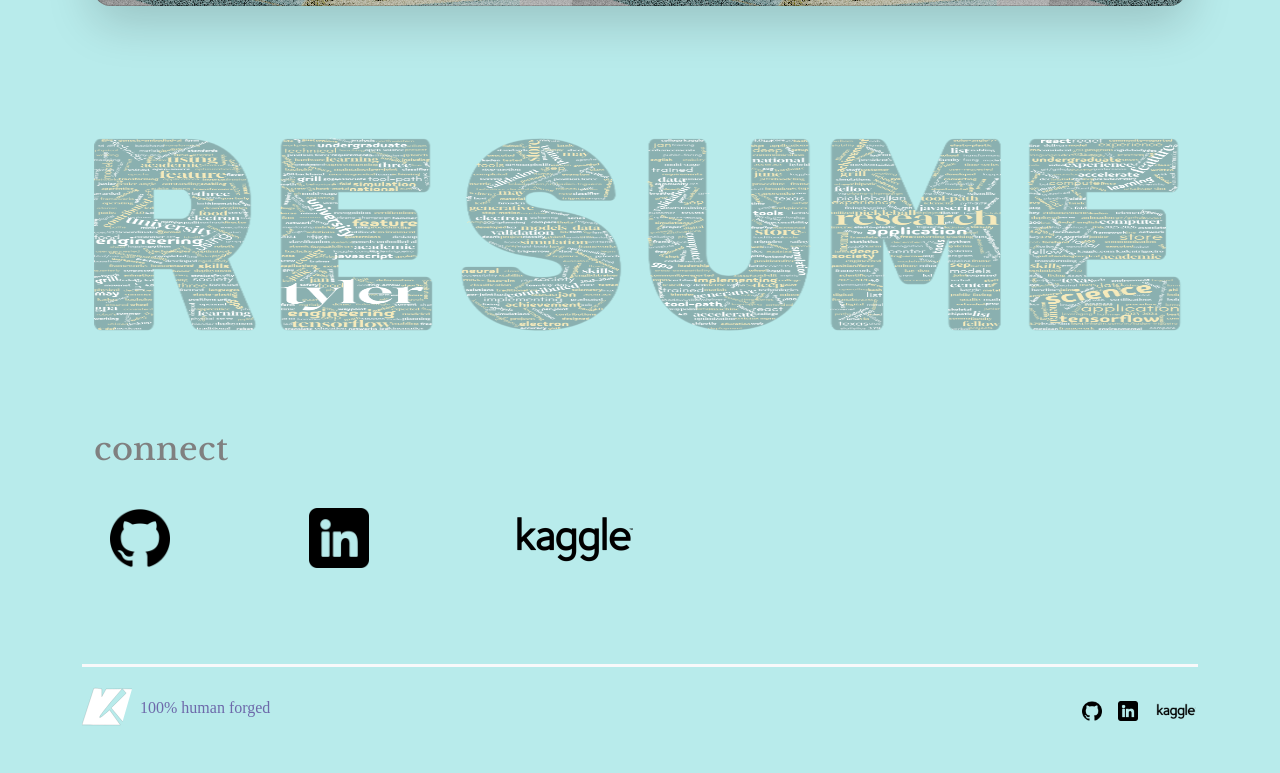
==== commit 6170c592: "added images and edited main" ====
--- a/index.html
+++ b/index.html
@@ -78,7 +78,7 @@
 
     <section id="work">
     <!-- PROJECTS -->
-     <div class="container px-4 py-5 libre-baskerville id="projects" style="color: grey;"> 
+    <div class="container px-4 py-5 libre-baskerville id="projects" style="color: grey;"> 
         <h2 class="pb-2">work</h2> 
         <div class="row row-cols-1 row-cols-lg-3 align-items-stretch g-4 py-5"> 
             <div class="col"> 
@@ -107,7 +107,7 @@
                         <div class="d-flex flex-column h-100 p-5 pb-3 text-white text-shadow-1"> 
                             <h3 class="pt-5 mt-5 mb-4 display-6 lh-1 fw-bold">TDDFT</h3> 
                             <ul class="d-flex list-unstyled mt-auto"> 
-                                <li class="me-auto"> <a href="github.com">
+                                <li class="me-auto"> <a href="https://github.com/SirK8N/stopping-power-ml">
                              <img src="images/github.png" alt="" height="40" width="40"> </a>
                                     </li> 
                                     <li class="d-flex align-items-center me-3"> <svg class="bi me-2" width="1em" height="1em" role="img" aria-label="Location"><use xlink:href="#geo-fill"></use></svg> 
@@ -121,19 +121,55 @@
                     <div class="card card-cover h-100 overflow-hidden text-bg-dark rounded-4 shadow-lg" style="background-image: url('images/pickleball.png');"> 
                         <div class="d-flex flex-column h-100 p-5 pb-3 text-shadow-1"> <h3 class="pt-5 mt-5 mb-4 display-6 lh-1 fw-bold">Pickleball Classifier</h3>
                              <ul class="d-flex list-unstyled mt-auto">
-                                 <li class="me-auto"><a href="github.com">
+                                 <li class="me-auto"><a href="https://github.com/Blaker-Space/Pickleball-Shot-Classifier">
                              <img src="images/github.png" alt="" height="40" width="40"> </a></li>
                                      
                                      <li class="d-flex align-items-center me-3"> 
-                                        <svg class="bi me-2" width="1em" height="1em" role="img" aria-label="Location"><use xlink:href="#geo-fill"></use></svg> <small>UT-T</small> </li> <li class="d-flex align-items-center"> <svg class="bi me-2" width="1em" height="1em" role="img" aria-label="Duration"><use xlink:href="#calendar3"></use></svg> <small>2025</small> </li> </ul> </div> </div> </div> </div> </div>
-    </section>
+                                        <svg class="bi me-2" width="1em" height="1em" role="img" aria-label="Location">
+                                            <use xlink:href="#geo-fill"></use>
+                                        </svg> 
+                                        <small>UT-T</small> 
+                                    </li> 
+                                    <li class="d-flex align-items-center"> 
+                                        <svg class="bi me-2" width="1em" height="1em" role="img" aria-label="Duration">
+                                            <use xlink:href="#calendar3"></use>
+                                        </svg> 
+                                        <small>2025</small> 
+                                    </li> 
+                                </ul> 
+                            </div> 
+                        </div> 
+                    </div> 
+                </div> 
+                                <div class="col"> 
+                    <div class="card card-cover h-100 overflow-hidden text-bg-dark rounded-4 shadow-lg" style="background-image: url('images/book.png');"> 
+                        <div class="d-flex flex-column h-100 p-5 pb-3 text-white text-shadow-1"> 
+                            <h3 class="pt-5 mt-5 mb-4 display-6 lh-1 fw-bold">Jōurnal</h3> 
+                            <ul class="d-flex list-unstyled mt-auto"> 
+                                <li class="me-auto"> <a href="https://github.com/SirK8N/J-URNAL">
+                             <img src="images/github.png" alt="" height="40" width="40"> </a>
+                                    </li> 
+                                    <li class="d-flex align-items-center me-3"> <svg class="bi me-2" width="1em" height="1em" role="img" aria-label="Location"><use xlink:href="#geo-fill"></use></svg> 
+                                        <small>KJT</small> </li> 
+                                    <li class="d-flex align-items-center"> <small>2026</small> </li>
+                            </ul> 
+                        </div> 
+                    </div> 
+                </div> 
+            </div>
+            
+        </div>
+    </div>
+        
+    </section>
+
 
     <section id="resume">
     <!-- RESUME -->
     <div class="container px-4 py-5 libre-baskerville id="projects" style="color: grey;"> 
-        <h2 class="pb-4">resume</h2> 
+        <h2 class="pb-4"></h2> 
         <a href="Kaden_Trigueiro_Resume_Fall_2026.pdf">
-            <img src="images/resume.png" height="100" width="100%">
+            <img src="images/resume.png" height="200px" width="100%">
         </a>
     </div>
     </section>
--- a/styles.css
+++ b/styles.css
@@ -49,4 +49,4 @@
     color: white;
     
     border: black;
-}+}
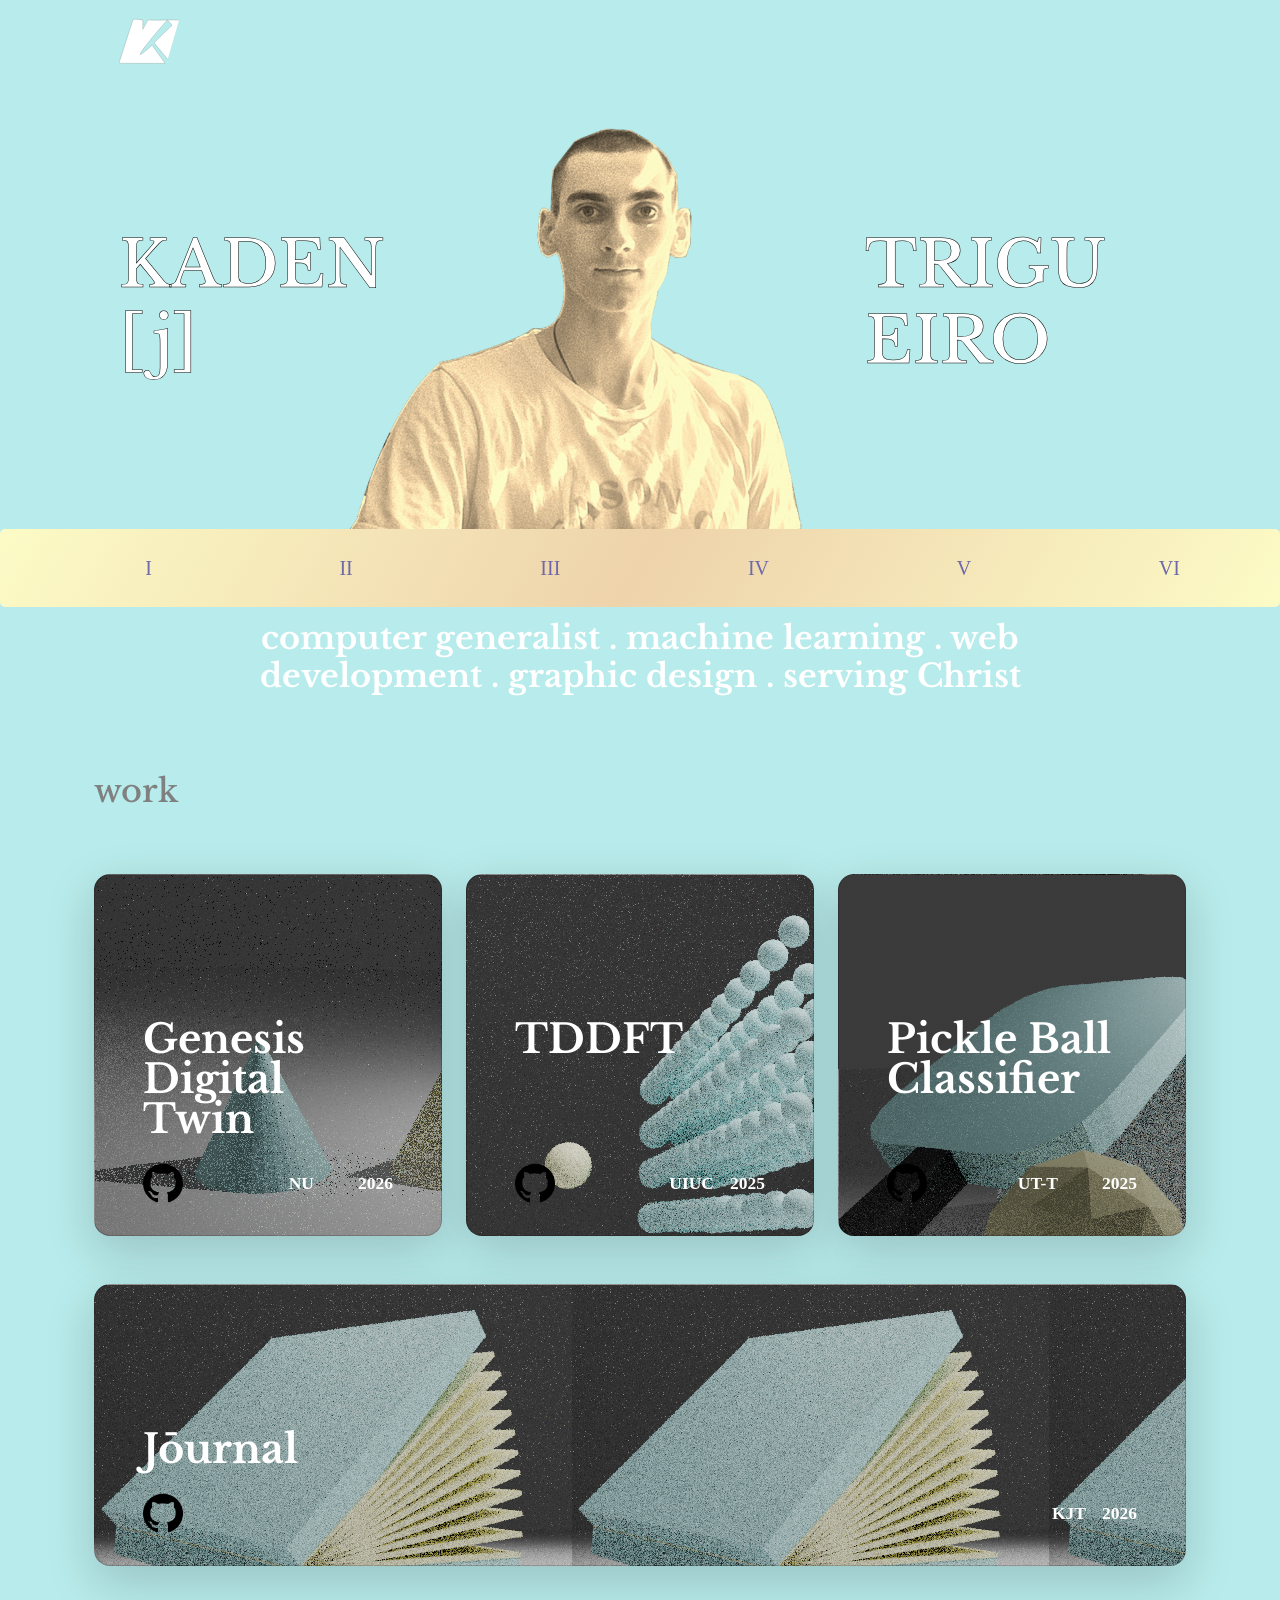
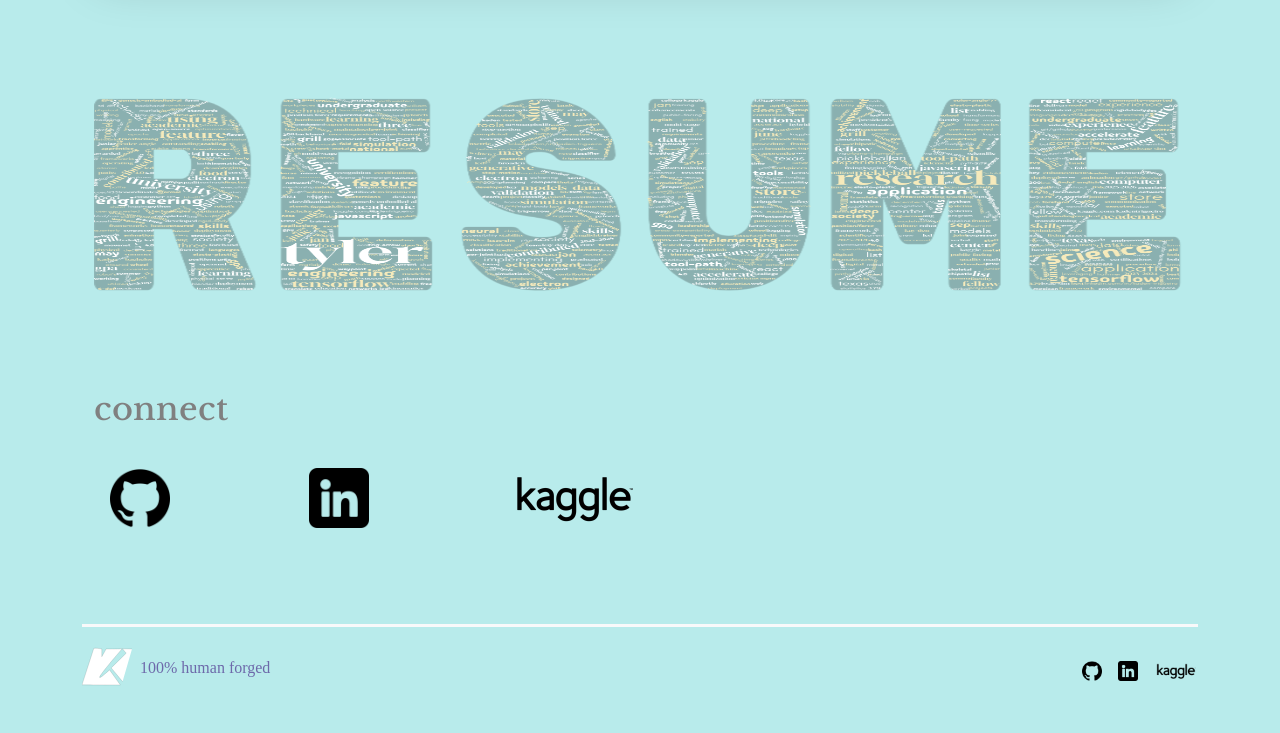
==== commit ca0f59ec: "Update index.html" ====
--- a/index.html
+++ b/index.html
@@ -84,7 +84,7 @@
             <div class="col"> 
                 <div class="card card-cover h-100 overflow-hidden text-bg-dark rounded-4 shadow-lg" style="background-image: url('images/dt.png');"> 
                     <div class="d-flex flex-column h-100 p-5 pb-3 text-white text-shadow-1"> 
-                        <h3 class="pt-5 mt-5 mb-4 display-6 lh-1 fw-bold">Genesis-Embodied-AI Digital Twin</h3> 
+                        <h3 class="pt-5 mt-5 mb-4 display-6 lh-1 fw-bold">Genesis Digital Twin</h3> 
                         <ul class="d-flex list-unstyled mt-auto"> <li class="me-auto"> <a href="github.com">
                              <img src="images/github.png" alt="" height="40" width="40"> </a>
                         </li> <li class="d-flex align-items-center me-3"> 
@@ -119,7 +119,7 @@
                 </div> 
                 <div class="col"> 
                     <div class="card card-cover h-100 overflow-hidden text-bg-dark rounded-4 shadow-lg" style="background-image: url('images/pickleball.png');"> 
-                        <div class="d-flex flex-column h-100 p-5 pb-3 text-shadow-1"> <h3 class="pt-5 mt-5 mb-4 display-6 lh-1 fw-bold">Pickleball Classifier</h3>
+                        <div class="d-flex flex-column h-100 p-5 pb-3 text-shadow-1"> <h3 class="pt-5 mt-5 mb-4 display-6 lh-1 fw-bold">Pickle Ball Classifier</h3>
                              <ul class="d-flex list-unstyled mt-auto">
                                  <li class="me-auto"><a href="https://github.com/Blaker-Space/Pickleball-Shot-Classifier">
                              <img src="images/github.png" alt="" height="40" width="40"> </a></li>
